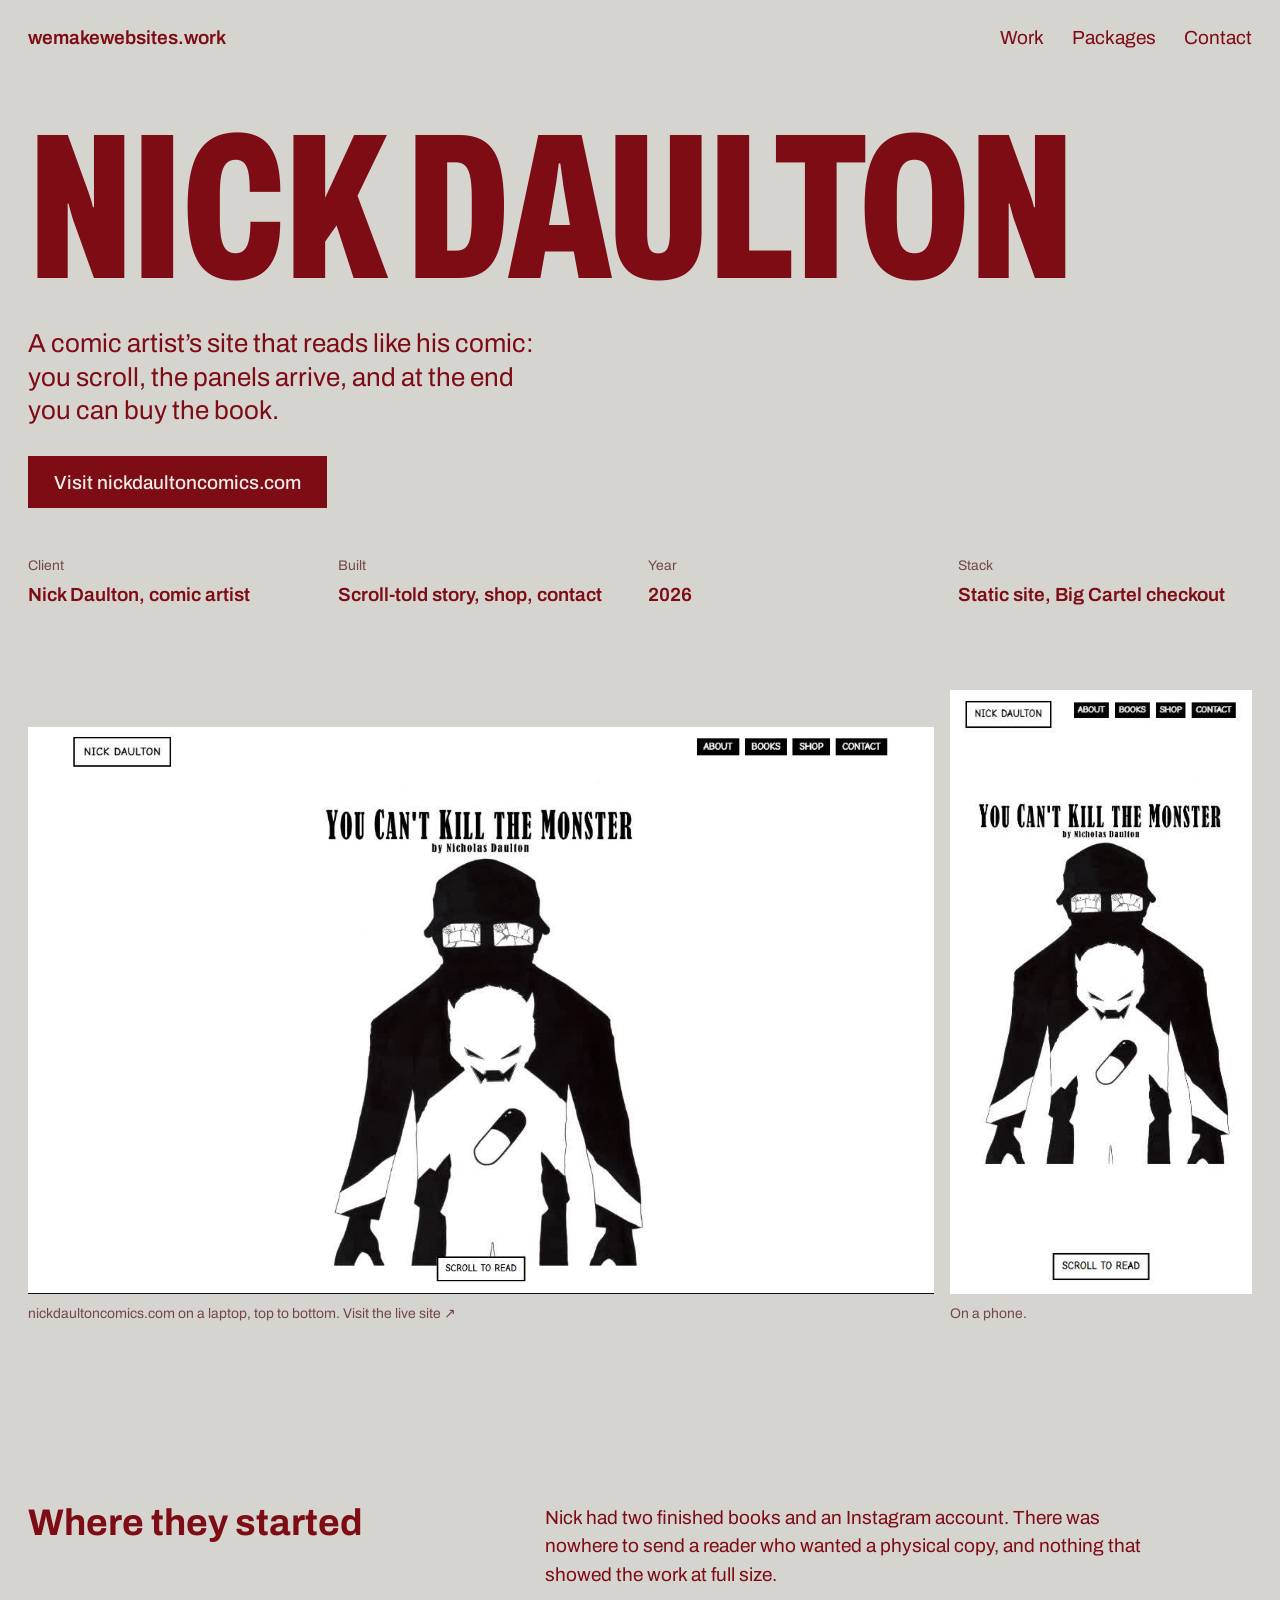
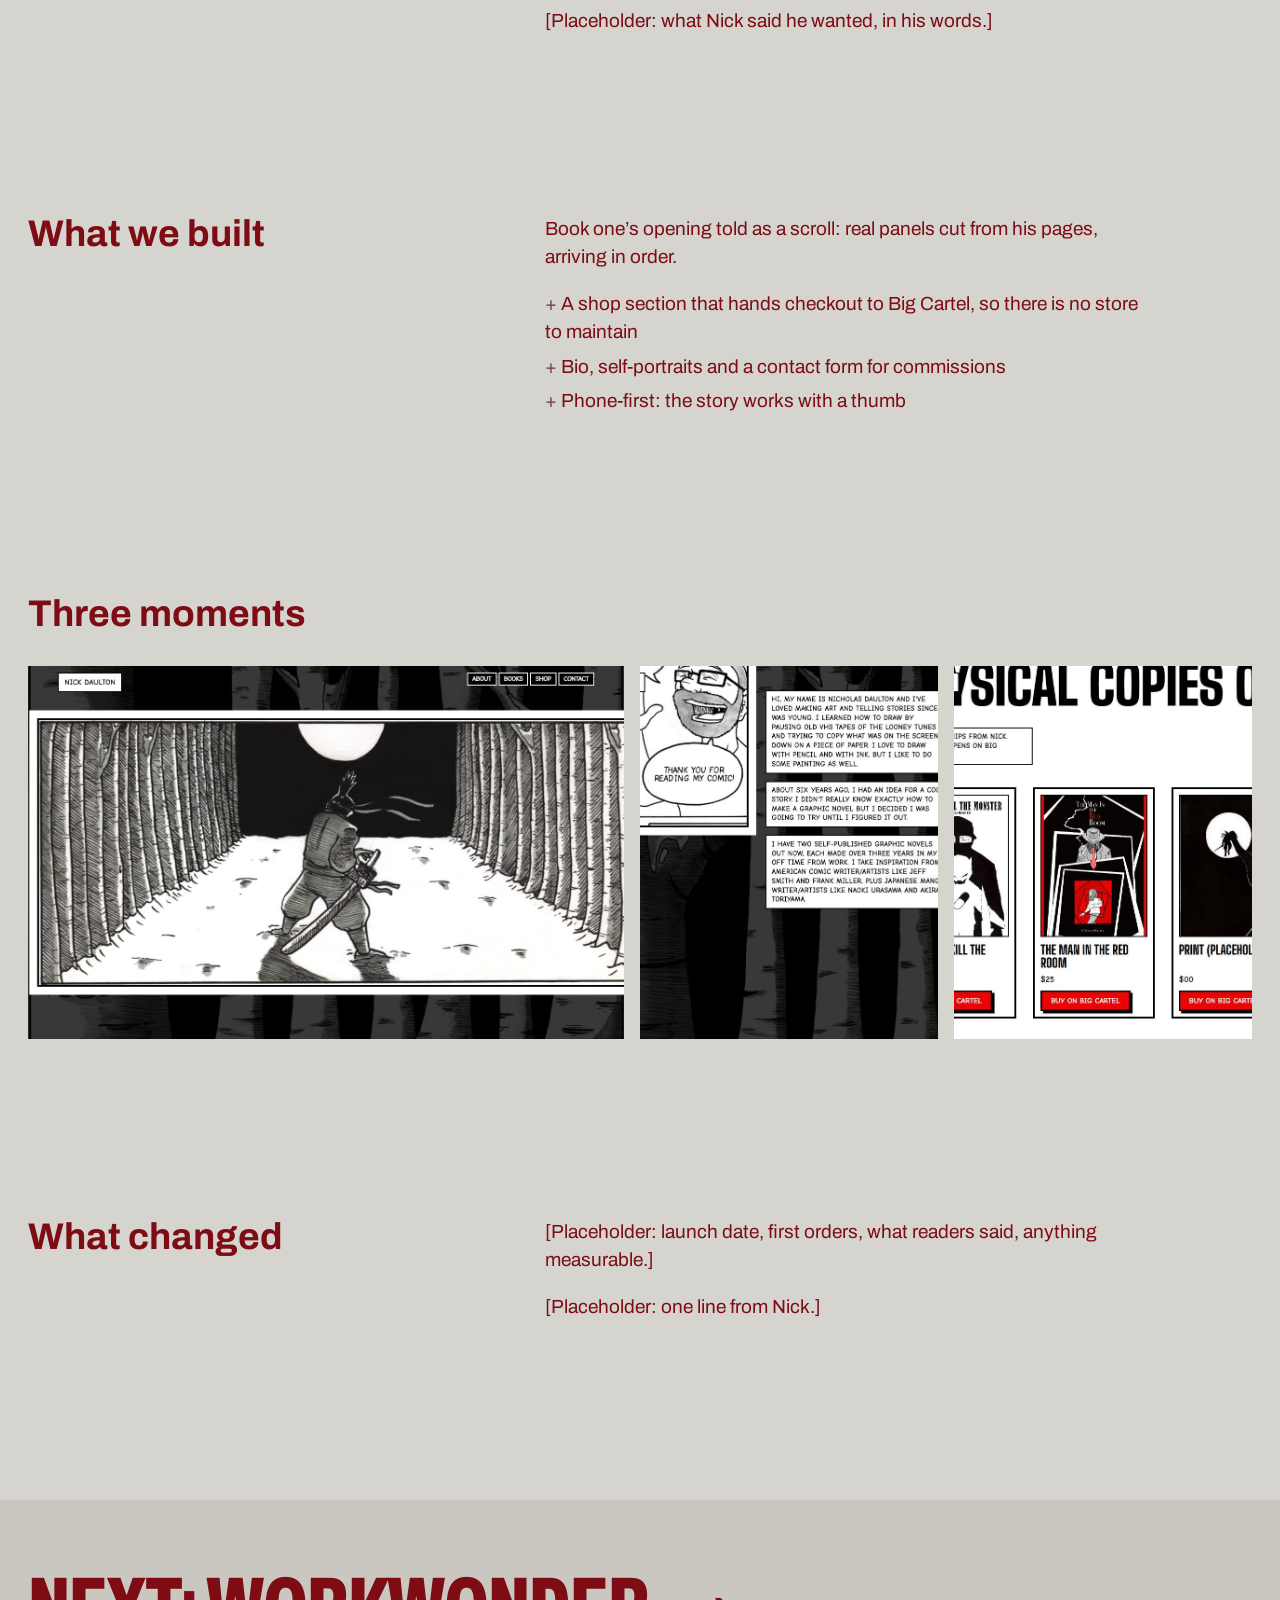
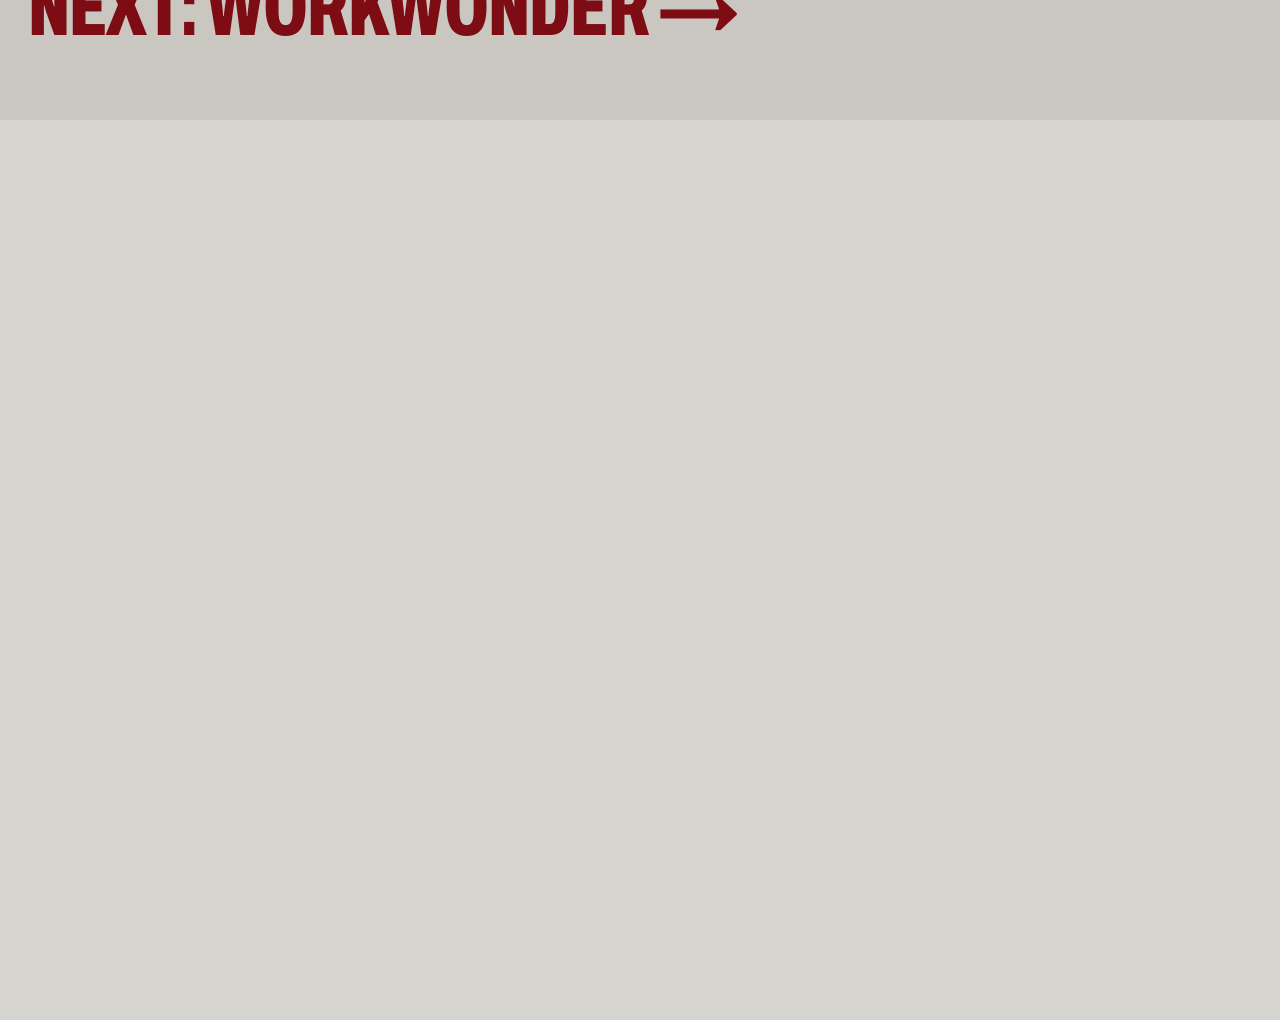
==== case/nick-daulton.html @ 150157b2 "wemakewebsites.work Co-Authored-By: Claude Opus 5.5 <noreply@anthropic.com> Claude-Session: https://" ====
<!doctype html>
<html lang="en">
<head>
  <meta charset="utf-8">
  <meta name="viewport" content="width=device-width, initial-scale=1">
  <title>Nick Daulton — case study · We Make Websites</title>
  <meta name="description" content="A comic artist’s site that reads like his comic: you scroll, the panels arrive, and at the end you can buy the book.">
  <script>document.documentElement.classList.add('js');try{var t=new URLSearchParams(location.search).get('theme')||sessionStorage.getItem('theme');if(t)document.documentElement.dataset.theme=t}catch(e){}</script>
  <link rel="preconnect" href="https://fonts.googleapis.com">
  <link rel="preconnect" href="https://fonts.gstatic.com" crossorigin>
  <link href="https://fonts.googleapis.com/css2?family=Archivo:wdth,wght@62..125,100..900&display=swap" rel="stylesheet">
  <link rel="stylesheet" href="../css/site.css">
</head>
<body>
<main>
  <header class="bar">
    <a class="wordmark" href="../">wemakewebsites.work</a>
    <nav aria-label="Main">
      <button class="menu-word" aria-expanded="false">Menu</button>
      <ul>
        <li><a class="link" href="../#work">Work</a></li>
        <li><a class="link" href="../#packages">Packages</a></li>
        <li><a class="link" href="../#contact">Contact</a></li>
      </ul>
    </nav>
  </header>

  <section class="case-hero" aria-labelledby="case-title" data-stagger>
    <h1 id="case-title" class="display" data-reveal>Nick Daulton</h1>
    <p class="lede" data-reveal>A comic artist’s site that reads like his comic: you scroll, the panels arrive, and at the end you can buy the book.</p>
    <a class="button case-cta" href="https://nickdaultoncomics.com" rel="noopener" data-reveal>Visit nickdaultoncomics.com</a>
    <dl class="facts" data-reveal>
      <div><dt>Client</dt><dd>Nick Daulton, comic artist</dd></div>
      <div><dt>Built</dt><dd>Scroll-told story, shop, contact</dd></div>
      <div><dt>Year</dt><dd>2026</dd></div>
      <div><dt>Stack</dt><dd>Static site, Big Cartel checkout</dd></div>
    </dl>
  </section>

  <section class="case-film" aria-label="The site in motion">
    <figure>
      <video data-autoplay muted loop playsinline preload="metadata" poster="../img/work/nickdaulton-desktop-poster.jpg" aria-label="Scrolling through nickdaultoncomics.com on a laptop">
        <source src="../img/work/nickdaulton-desktop.mp4" type="video/mp4">
      </video>
      <figcaption>nickdaultoncomics.com on a laptop, top to bottom. <a class="link" href="https://nickdaultoncomics.com" rel="noopener">Visit the live site ↗</a></figcaption>
    </figure>
    <figure class="phone">
      <video data-autoplay muted loop playsinline preload="metadata" poster="../img/work/nickdaulton-phone-poster.jpg" aria-label="Scrolling through nickdaultoncomics.com on a phone">
        <source src="../img/work/nickdaulton-phone.mp4" type="video/mp4">
      </video>
      <figcaption>On a phone.</figcaption>
    </figure>
  </section>

  <section class="chapter" aria-labelledby="c1">
    <h2 id="c1" data-reveal>Where they started</h2>
    <div class="body" data-reveal>
      <p>Nick had two finished books and an Instagram account. There was nowhere to send a reader who wanted a physical copy, and nothing that showed the work at full size.</p>
      <p>[Placeholder: what Nick said he wanted, in his words.]</p>
    </div>
  </section>
  <section class="chapter" aria-labelledby="c2">
    <h2 id="c2" data-reveal>What we built</h2>
    <div class="body" data-reveal>
      <p>Book one’s opening told as a scroll: real panels cut from his pages, arriving in order.</p>
      <ul><li>A shop section that hands checkout to Big Cartel, so there is no store to maintain</li><li>Bio, self-portraits and a contact form for commissions</li><li>Phone-first: the story works with a thumb</li></ul>
    </div>
  </section>
  <section class="stills" aria-labelledby="stills-title">
    <h2 id="stills-title" class="section-title" data-reveal>Three moments</h2>
    <div class="stills-row" data-stagger>
      <img data-reveal src="../img/work/nickdaulton-still-0060.jpg" width="1280" height="800" alt="Nick Daulton site, a third of the way down" loading="lazy">
      <img data-reveal src="../img/work/nickdaulton-still-0105.jpg" width="1280" height="800" alt="Nick Daulton site, two thirds of the way down" loading="lazy">
      <img data-reveal src="../img/work/nickdaulton-still-0130.jpg" width="1280" height="800" alt="Nick Daulton site, near the end" loading="lazy">
    </div>
  </section>

  <section class="chapter" aria-labelledby="c3">
    <h2 id="c3" data-reveal>What changed</h2>
    <div class="body" data-reveal>
      <p>[Placeholder: launch date, first orders, what readers said, anything measurable.]</p>
      <p>[Placeholder: one line from Nick.]</p>
    </div>
  </section>

  <section class="next-band" aria-labelledby="next-title">
    <h2 id="next-title"><a class="display link" href="workwonder.html">Next: Workwonder →</a></h2>
  </section>
</main>

<footer class="footer">
  <div class="footer-cols">
    <ul><li>Studio</li><li>wemakewebsites.work</li></ul>
    <ul><li>Pages</li><li><a href="../#work">Work</a></li><li><a href="../#packages">Packages</a></li><li><a href="../#contact">Contact</a></li></ul>
    <ul><li>Case studies</li><li><a href="nick-daulton.html">Nick Daulton</a></li><li><a href="workwonder.html">Workwonder</a></li></ul>
    <ul><li>Contact</li><li><a href="mailto:hello@wemakewebsites.work">hello@wemakewebsites.work</a></li><li>Replies within a day</li></ul>
  </div>
  <div></div>
  <div>
    <div class="footer-mark" aria-hidden="true">
      <svg viewBox="0 0 1700 150" preserveAspectRatio="xMidYMax meet"><text x="0" y="146" font-size="200" textLength="1700" lengthAdjust="spacingAndGlyphs">WEMAKEWEBSITES.WORK</text></svg>
    </div>
    <p class="legal"><span>© 2026 We Make Websites</span><span>Text in [brackets] is waiting on the client.</span></p>
  </div>
</footer>
<script src="../js/site.js"></script>
</body>
</html>
---- css/site.css ----
/* wemakewebsites.work
   Direction: "The name as a monument" (tasteskill seed 1169197259), palette Oxblood and grey,
   ground warmed a step toward mid-grey on request ("not black or white, somewhere in between"). */

:root {
  --bg: #d6d4cf;
  --surface: #cac7c1;
  --ink: #7d0c14;
  --muted: #74474b;
  --accent: #7d0c14;
  --accent-ink: #ecebe7;
  --field: #7d0c14;
  --field-ink: #e4e2dd;
  --field-soft: #c9a3a6;
  --field-input: #8f1d25;
  --field-deep: #3f0509;

  --font: "Archivo", "Arial Narrow", Arial, sans-serif;
  --step-small: clamp(0.8125rem, 0.79rem + 0.1vw, 0.875rem);
  --step-body: clamp(1.0625rem, 1rem + 0.25vw, 1.1875rem);
  --step-lead: clamp(1.25rem, 1.1rem + 0.7vw, 1.625rem);
  --step-head: clamp(2.5rem, 1.2rem + 5vw, 5.5rem);
  --step-display: clamp(5rem, 1rem + 11vw, 11rem);

  --margin: 28px;
  --gap: 16px;
  --section: clamp(120px, 14vw, 200px);

  --ease-out: cubic-bezier(0.22, 1, 0.36, 1);
  --ease-expo: cubic-bezier(0.16, 1, 0.3, 1);
  --ease-soft: cubic-bezier(0.33, 1, 0.68, 1);
  --t-press: 140ms;
  --t-hover: 180ms;
  --t-ui: 240ms;
}
@media (max-width: 720px) { :root { --margin: 20px; } }

*, *::before, *::after { box-sizing: border-box; }
html { -webkit-text-size-adjust: 100%; }
body {
  margin: 0;
  background: var(--bg);
  color: var(--ink);
  font-family: var(--font);
  font-size: var(--step-body);
  line-height: 1.5;
  font-kerning: normal;
  -webkit-font-smoothing: antialiased;
}
img, video, svg { display: block; max-width: 100%; }
a { color: inherit; }
h1, h2, h3, p, ul, ol, figure { margin: 0; }
ul, ol { padding: 0; list-style: none; }
::selection { background: var(--ink); color: var(--bg); }
:focus-visible { outline: 3px solid currentColor; outline-offset: 3px; }
.visually-hidden { position: absolute !important; width: 1px; height: 1px; overflow: hidden; clip: rect(0 0 0 0); white-space: nowrap; }

.display {
  font-weight: 800;
  font-stretch: 62%;
  text-transform: uppercase;
  letter-spacing: -0.01em;
  line-height: 0.86;
}

/* ---------- shared controls ---------- */
.button {
  display: inline-flex; align-items: center; justify-content: center;
  min-height: 52px; padding: 0 26px;
  background: var(--accent); color: var(--accent-ink);
  font: 500 var(--step-body)/1 var(--font);
  text-decoration: none; border: 0; border-radius: 0; cursor: pointer;
  transition: transform var(--t-press) var(--ease-out), background-color var(--t-hover) ease;
}
.button:active { transform: scale(0.97); }
.link {
  text-decoration: underline; text-decoration-color: transparent;
  text-underline-offset: 0.2em; text-decoration-thickness: 0.08em;
  transition: text-decoration-color var(--t-hover) ease;
}
@media (hover: hover) and (pointer: fine) {
  .button:hover { background: var(--field-deep); }
  .link:hover { text-decoration-color: currentColor; }
}

/* ---------- header ---------- */
.bar {
  position: absolute; inset: 0 0 auto 0; z-index: 5;
  display: flex; justify-content: space-between; align-items: baseline;
  padding: 24px var(--margin);
  font-size: var(--step-body);
}
.bar .wordmark { font-weight: 600; text-decoration: none; }
.bar nav ul { display: flex; gap: 28px; }
.bar nav a { text-decoration: none; }
.menu-word { display: none; }
@media (max-width: 720px) {
  .bar nav ul { display: none; }
  .bar nav.open ul {
    display: flex; flex-direction: column; gap: 14px;
    position: absolute; right: var(--margin); top: 60px;
    background: var(--ink); color: var(--bg); padding: 20px 24px;
    box-shadow: 0 12px 40px rgb(0 0 0 / 0.25); /* taste-skill-ignore: open menu floats */
  }
  .menu-word { display: inline; background: var(--bg); border: 0; color: var(--ink); font: 600 var(--step-body) var(--font); padding: 10px 14px; margin-right: -14px; cursor: pointer; }
}

/* ---------- hero: one word, cropped ---------- */
.hero {
  position: relative; height: 100svh; min-height: 620px; overflow: hidden;
}
.hero-copy {
  position: static;
  padding: calc(24px + 96px) var(--margin) 0;
  max-width: calc(36ch + 2 * var(--margin));
}
.hero h1 { font-weight: 800; }
.hero h1 .we { display: block; font-size: var(--step-head); }
.hero h1 .we, .hero-copy > p, .hero-copy > .button { position: relative; z-index: 2; }
.hero-copy p { margin-top: 18px; font-size: var(--step-lead); line-height: 1.35; max-width: 30ch; }
.hero-copy .button { margin-top: 28px; }
.monument {
  position: absolute; left: -7vw; bottom: -0.07em; z-index: 1;
  margin: 0; white-space: nowrap; pointer-events: none; user-select: none;
  font-size: min(41vw, 76svh);
  line-height: 0.8;
  color: var(--ink);
  transform-origin: 30% 100%;
}
@supports (animation-timeline: scroll()) {
  @media (prefers-reduced-motion: no-preference) {
    .monument { animation: monument-settle linear both; animation-timeline: scroll(root); animation-range: 0 100svh; }
    @keyframes monument-settle { from { transform: scale(1); } to { transform: scale(0.93) translateY(-2%); } }
  }
}
@media (max-width: 720px) {
  .hero { min-height: 640px; }
  .hero-copy { max-width: 58%; padding-top: 104px; }
  .hero-copy p { font-size: 1.125rem; }
  .monument {
    writing-mode: vertical-rl;
    font-size: 58vw; left: auto; bottom: auto;
    right: -0.3em; top: 50%; transform: translateY(-50%);
  }
  @supports (animation-timeline: scroll()) { .monument { animation: none; } }
}

/* ---------- live thing: can Google find you? ---------- */
.find { padding: var(--section) var(--margin) 0; }
.find-grid {
  display: grid; grid-template-columns: repeat(12, 1fr); gap: var(--gap);
  align-items: start;
}
.find-intro { grid-column: 1 / span 5; }
.find-intro h2, .section-title {
  font-size: clamp(1.75rem, 1.2rem + 1.4vw, 2.5rem); line-height: 1.05; font-weight: 700;
}
.find-intro p { margin-top: 16px; max-width: 40ch; }
.find-form { margin-top: 32px; display: grid; gap: 10px; max-width: 30rem; }
.find-form label { font-size: var(--step-small); color: var(--muted); }
.find-form input {
  width: 100%; height: 56px; padding: 0 16px; border: 0; border-radius: 0;
  background: var(--surface); color: var(--ink); font: 500 var(--step-body) var(--font);
}
.find-form input:focus-visible { outline: 3px solid var(--ink); outline-offset: 0; }
.serp {
  grid-column: 7 / span 6; background: #f4f3f0; color: #202124;
  padding: 28px 32px; font-family: Arial, sans-serif; font-size: 16px; line-height: 1.45;
}
.serp-query { display: flex; align-items: center; gap: 12px; background: #fff; border-radius: 24px; padding: 12px 20px; margin-bottom: 22px; color: #202124; border: 1px solid #dfe1e5; } /* taste-skill-ignore: inside data-ui search fragment */
.serp-result + .serp-result { margin-top: 22px; }
.serp-site { display: flex; align-items: center; gap: 10px; font-size: 14px; color: #4d5156; }
.serp-fav { width: 26px; height: 26px; border-radius: 50%; display: grid; place-items: center; background: var(--ink); color: #fff; font-size: 13px; font-weight: 700; flex: none; }
.serp-fav.grey { background: #8a8f98; }
.serp-title { margin-top: 4px; font-size: 20px; color: #1a0dab; line-height: 1.3; }
.serp-snippet { color: #4d5156; font-size: 14px; margin-top: 2px; }
.serp-result.buried { opacity: 0.55; }
.serp-tag { display: inline-block; margin-top: 6px; font-size: 13px; color: #4d5156; }
.domain { margin-top: clamp(48px, 6vw, 96px); }
.domain-label { display: block; font-size: var(--step-small); color: var(--muted); font-weight: 600; }
.domain-name {
  display: block; margin-top: 4px; overflow-wrap: anywhere;
  font-size: clamp(2.5rem, 1rem + 6vw, 6.5rem); line-height: 0.95;
}
.domain-name span + span { color: var(--muted); }
@media (max-width: 900px) {
  .find-intro, .serp { grid-column: 1 / -1; }
  .serp { margin-top: 32px; padding: 22px 18px; }
}

/* ---------- work: title torn at the seam ---------- */
.work { margin-top: var(--section); position: relative; }
.work-head { display: flex; justify-content: space-between; align-items: baseline; gap: 24px; padding: 0 var(--margin) 48px; flex-wrap: wrap; }
.work-head p { max-width: 40ch; }
.project { position: relative; height: 210svh; }
.stage { position: sticky; top: 0; height: 100svh; overflow: hidden; background: #0e0e0e; }
.pane {
  position: absolute; top: -22svh; width: 50vw; height: 144svh; overflow: hidden;
  will-change: transform;
}
.pane.left { left: 0; }
.pane.right { left: 50vw; background: var(--surface); display: grid; place-items: center; }
.pane video { width: 100%; height: 100%; object-fit: cover; }
.pane.right video { width: auto; height: 74svh; aspect-ratio: 1 / 2; object-fit: cover; object-position: top; }
.seam-title {
  position: absolute; left: 0; right: 0; top: 41%; z-index: 3;
  transform: translateY(-50%);
  text-align: center;
}
.seam-title h3 {
  display: inline-block; margin: 0; padding: 0.08em 0.22em 0.02em;
  font-size: var(--step-display); color: var(--ink);
  background: color-mix(in srgb, var(--bg) 78%, transparent);
  -webkit-backdrop-filter: blur(12px); backdrop-filter: blur(12px);
  border: 2px solid var(--ink); border-radius: 0.14em; /* taste-skill-ignore: matches the bordered meta box */
}
.seam-meta {
  position: absolute; left: 50%; bottom: 8svh; z-index: 3; transform: translateX(-50%);
  background: color-mix(in srgb, var(--bg) 82%, transparent); color: var(--ink);
  -webkit-backdrop-filter: blur(10px); backdrop-filter: blur(10px);
  border: 2px solid var(--ink); border-radius: 18px; /* taste-skill-ignore: client asked for a bordered, softer box */
  padding: 14px 26px 6px; text-align: center; min-width: min(420px, 86vw);
}
.seam-meta p { font-size: var(--step-body); }
.seam-meta .links { margin-top: 8px; display: flex; justify-content: center; gap: 24px; }
.seam-meta a { display: inline-flex; min-height: 44px; align-items: center; font-weight: 600; }
@media (max-width: 720px) {
  .project { height: 190svh; }
  .pane.right video { height: 64svh; }
  .seam-title h3 { font-size: 15vw; }
}

/* ---------- gallery: small frames, wide space ---------- */
.gallery {
  position: relative;
  padding: var(--section) 0 0;
}
.gallery-title { padding: 0 var(--margin); position: relative; z-index: 2; margin-bottom: 28px; }
.gallery-title h2 { display: inline; font-size: var(--step-lead); font-weight: 700; line-height: 1.2; }
.gallery-title p { display: inline; font-size: var(--step-lead); color: var(--muted); }
.strip {
  display: flex; gap: 5vw; overflow-x: auto; scroll-snap-type: x proximity;
  padding: 0 var(--margin) 24px; scroll-padding-inline: var(--margin); scrollbar-width: none; cursor: grab;
}
.strip::-webkit-scrollbar { display: none; }
.strip figure { flex: none; width: max(18vw, 200px); scroll-snap-align: start; }
.strip img {
  width: 100%; height: auto; aspect-ratio: 2 / 3; object-fit: cover; object-position: top;
  transition: transform var(--t-ui) var(--ease-out);
}
.strip figcaption { margin-top: 10px; font-size: var(--step-small); color: var(--muted); }
@media (hover: hover) and (pointer: fine) {
  .strip figure:hover img { transform: scale(1.06); }
}
.gallery-note { padding: 28px var(--margin) 0; max-width: calc(60ch + 2 * var(--margin)); color: var(--muted); font-size: var(--step-small); }
@media (max-width: 720px) {
  .strip figure { width: 40vw; }
  .gallery-title { margin-bottom: 20px; }
}

/* ---------- pricing: plan names, one live figure ---------- */
.pricing { padding: var(--section) var(--margin) 0; }
.pricing-grid { display: grid; grid-template-columns: repeat(12, 1fr); gap: var(--gap); margin-top: 40px; }
.plan-names { grid-column: 1 / span 6; display: flex; flex-direction: column; align-items: flex-start; }
.plan-names button {
  position: relative; background: none; border: 0; padding: 4px 0 4px 0.55em; cursor: pointer;
  font: 800 var(--step-head)/1 var(--font); font-stretch: 62%;
  text-transform: uppercase; letter-spacing: -0.01em; text-align: left;
  color: var(--field-soft);
  transition: color var(--t-hover) ease;
}
.plan-names button[aria-selected="true"] { color: var(--ink); }
.plan-names button[aria-selected="true"]::before {
  content: ""; position: absolute; left: 0; top: 50%; width: 0.28em; height: 0.28em;
  border-radius: 50%; background: var(--ink); transform: translateY(-50%);
}
@media (hover: hover) and (pointer: fine) { .plan-names button:hover { color: var(--muted); } .plan-names button[aria-selected="true"]:hover { color: var(--ink); } }
.plan-stage { grid-column: 8 / span 5; position: relative; }
.plan-panel { transition: opacity 200ms ease; }
.plan-panel[hidden] { display: none; }
.plan-price { display: flex; align-items: baseline; gap: 14px; }
.plan-price strong { font-size: var(--step-display); }
.plan-price span { font-size: var(--step-body); color: var(--muted); }
.plan-panel p { margin-top: 18px; max-width: 42ch; }
.plan-panel ul { margin-top: 18px; display: grid; gap: 6px; }
.plan-panel li::before { content: "+ "; color: var(--muted); }
.plan-panel .button { margin-top: 28px; }
.pricing-foot { margin-top: 48px; color: var(--muted); font-size: var(--step-small); max-width: 60ch; }
@media (max-width: 900px) {
  .plan-names, .plan-stage { grid-column: 1 / -1; }
  .plan-stage { margin-top: 28px; }
}

/* ---------- contact: clip-out coupon ---------- */
.contact { padding: var(--section) var(--margin); }
.coupon {
  display: grid; grid-template-columns: 46fr 54fr;
  max-width: 1180px; margin: 0 auto;
  background: var(--field); color: var(--field-ink);
  position: relative;
}
.coupon::before, .coupon::after {
  content: ""; position: absolute; left: calc(46% - 14px); width: 28px; height: 28px;
  border-radius: 50%; background: var(--bg);
}
.coupon::before { top: -14px; }
.coupon::after { bottom: -14px; }
.coupon-left { padding: 48px; display: flex; flex-direction: column; justify-content: space-between; gap: 40px; position: relative; }
.coupon-left::after {
  content: ""; position: absolute; right: -3px; top: 26px; bottom: 26px; width: 6px;
  background: var(--bg);
  -webkit-mask: url("data:image/svg+xml,%3Csvg xmlns='http://www.w3.org/2000/svg' width='6' height='14'%3E%3Ccircle cx='3' cy='3' r='3'/%3E%3C/svg%3E") repeat-y;
          mask: url("data:image/svg+xml,%3Csvg xmlns='http://www.w3.org/2000/svg' width='6' height='14'%3E%3Ccircle cx='3' cy='3' r='3'/%3E%3C/svg%3E") repeat-y;
}
.coupon h2 { font-size: var(--step-head); }
.coupon-left p { font-size: var(--step-body); max-width: 32ch; }
.coupon form { padding: 48px; display: grid; gap: 10px; align-content: center; }
.coupon input, .coupon textarea, .coupon select {
  width: 100%; min-height: 52px; padding: 14px 16px; border: 0; border-radius: 0;
  background: var(--field-input); color: var(--field-ink); font: 400 var(--step-body)/1.4 var(--font);
}
.coupon textarea { min-height: 110px; resize: vertical; }
.coupon ::placeholder { color: var(--field-soft); opacity: 1; }
.coupon input:focus-visible, .coupon textarea:focus-visible { outline: 3px solid var(--field-ink); outline-offset: 0; }
.coupon button {
  min-height: 56px; border: 0; border-radius: 0; cursor: pointer;
  background: var(--field-deep); color: var(--field-ink); font: 600 var(--step-body) var(--font);
  transition: transform var(--t-press) var(--ease-out), background-color var(--t-hover) ease;
}
.coupon button:active { transform: scale(0.98); }
@media (hover: hover) and (pointer: fine) { .coupon button:hover { background: color-mix(in srgb, var(--field-deep) 70%, #000); } }
.form-status { min-height: 1.5em; font-size: var(--step-body); }
.hp { display: none; }
@media (max-width: 820px) {
  .contact { padding-left: 12px; padding-right: 12px; }
  .coupon {
    grid-template-columns: 1fr;
  }
  .coupon-left { padding: 32px 24px; }
  .coupon-left::after { display: none; }
  .coupon::before, .coupon::after { left: auto; top: calc(var(--notch, 220px) - 14px); bottom: auto; }
  .coupon::before { left: -14px; }
  .coupon::after { right: -14px; }
  .coupon form { padding: 24px; }
}

/* ---------- footer: columns above, wordmark below ---------- */
main { position: relative; z-index: 1; background: var(--bg); }
.footer {
  position: sticky; bottom: 0; z-index: 0;
  min-height: 100svh; display: grid; grid-template-rows: auto 1fr auto;
  background: var(--field); color: var(--field-ink);
  padding: 40px var(--margin) 20px;
}
.footer-cols { display: grid; grid-template-columns: repeat(4, 1fr); gap: var(--gap); font-size: var(--step-body); overflow-wrap: anywhere; }
.footer-cols li:first-child { color: var(--field-ink); font-weight: 600; }
.footer-cols li { color: var(--field-soft); }
.footer-cols a { text-decoration: none; }
.footer-cols a:hover { text-decoration: underline; }
.footer-mark { margin-top: 40px; }
.footer-mark svg { width: 100%; height: auto; fill: currentColor; overflow: visible; }
.footer-mark text { font-family: var(--font); font-weight: 800; font-stretch: 62%; }
.legal { margin-top: 20px; font-size: var(--step-small); color: var(--field-soft); display: flex; justify-content: space-between; gap: 16px; flex-wrap: wrap; }
@media (max-width: 720px) { .footer-cols { grid-template-columns: 1fr 1fr; row-gap: 32px; } .footer-cols ul:last-child { grid-column: 1 / -1; } }

/* ---------- case study pages ---------- */
.case-hero { position: relative; padding: 120px var(--margin) 0; }
.case-hero h1 { font-size: clamp(4.5rem, 1rem + 15vw, 16rem); }
.case-hero .lede { margin-top: 28px; font-size: var(--step-lead); max-width: 34ch; line-height: 1.3; }
.facts { margin-top: 48px; display: grid; grid-template-columns: repeat(4, 1fr); gap: var(--gap); }
.facts dt { font-size: var(--step-small); color: var(--muted); }
.facts dd { margin: 4px 0 0; font-weight: 600; }
.case-film { margin-top: 80px; display: grid; grid-template-columns: 3fr 1fr; gap: var(--gap); padding: 0 var(--margin); align-items: end; }
.case-film video { width: 100%; background: #111; }
.case-film .phone video { aspect-ratio: 1 / 2; object-fit: cover; object-position: top; }
.case-film figcaption { margin-top: 10px; font-size: var(--step-small); color: var(--muted); }
.chapter { display: grid; grid-template-columns: repeat(12, 1fr); gap: var(--gap); padding: var(--section) var(--margin) 0; }
.chapter h2 { grid-column: 1 / span 4; font-size: clamp(1.75rem, 1.2rem + 1.4vw, 2.5rem); line-height: 1.05; font-weight: 700; }
.chapter .body { grid-column: 6 / span 6; display: grid; gap: 18px; }
.chapter .body ul { display: grid; gap: 6px; }
.chapter .body li::before { content: "+ "; color: var(--muted); }
.next-band { margin-top: var(--section); background: var(--surface); padding: 72px var(--margin); display: flex; justify-content: space-between; align-items: end; gap: 24px; flex-wrap: wrap; }
.next-band a { text-decoration: none; font-size: var(--step-head); }
.case-cta { margin-top: 28px; }
.stills { padding: var(--section) var(--margin) 0; }
.stills-row { margin-top: 32px; display: grid; grid-template-columns: 2fr 1fr 1fr; gap: var(--gap); }
.stills-row img { width: 100%; height: 100%; aspect-ratio: 16 / 10; object-fit: cover; }
.stills-row img:not(:first-child) { aspect-ratio: auto; object-position: 30% 50%; }
@media (max-width: 820px) { .stills-row { grid-template-columns: 1fr 1fr; } .stills-row img:first-child { grid-column: 1 / -1; } }
@media (max-width: 820px) {
  .facts { grid-template-columns: 1fr 1fr; row-gap: 24px; }
  .case-film { grid-template-columns: 1fr; }
  .case-film .phone { display: none; }
  .chapter h2, .chapter .body { grid-column: 1 / -1; }
}

/* ---------- entrances ---------- */
@media (prefers-reduced-motion: no-preference) {
  .js [data-reveal] { opacity: 0; transform: translateY(24px); transition: opacity 700ms var(--ease-out), transform 900ms var(--ease-expo); transition-delay: var(--d, 0ms); }
  .js [data-reveal].is-in { opacity: 1; transform: none; }
}

/* ---------- colour schemes to try: add ?theme=forest (etc.) to the URL, or ?themes for a picker ---------- */
:root[data-theme="forest"] { --bg:#d3d6cf; --surface:#c5c9c0; --ink:#1f4a33; --muted:#4f6457; --accent:#1f4a33; --accent-ink:#e8ebe5; --field:#1f4a33; --field-ink:#e2e6df; --field-soft:#a9bfb0; --field-input:#2c5a41; --field-deep:#0e2a1c; }
:root[data-theme="navy"]   { --bg:#d4d5d8; --surface:#c6c8cd; --ink:#1c2f6b; --muted:#4b5574; --accent:#1c2f6b; --accent-ink:#e6e8ee; --field:#1c2f6b; --field-ink:#e2e4ea; --field-soft:#a7b0cc; --field-input:#2a3f80; --field-deep:#0b1638; }
:root[data-theme="tomato"] { --bg:#dcd5c8; --surface:#cfc6b6; --ink:#2b2622; --muted:#6a5f55; --accent:#c8431f; --accent-ink:#fbf4ea; --field:#c8431f; --field-ink:#fbf1e6; --field-soft:#f3c2ad; --field-input:#d65d39; --field-deep:#5e1a06; }
:root[data-theme="slate"]  { --bg:#cdd0cf; --surface:#bfc3c2; --ink:#23292b; --muted:#555e60; --accent:#23292b; --accent-ink:#e8c35a; --field:#2f3a3d; --field-ink:#ecd27f; --field-soft:#9aa6a8; --field-input:#3c494c; --field-deep:#161c1e; }
:root[data-theme="plum"]   { --bg:#d8d3d6; --surface:#cbc4c8; --ink:#4b1d48; --muted:#6c5068; --accent:#4b1d48; --accent-ink:#efe8ec; --field:#4b1d48; --field-ink:#efe6ec; --field-soft:#c5a9c1; --field-input:#5c2b58; --field-deep:#250b23; }
.theme-picker {
  position: fixed; left: 12px; bottom: 12px; z-index: 50; display: flex; gap: 6px; padding: 6px;
  background: color-mix(in srgb, var(--bg) 80%, transparent); -webkit-backdrop-filter: blur(10px); backdrop-filter: blur(10px);
  border: 2px solid var(--ink); border-radius: 999px; /* taste-skill-ignore: dev-only picker */
}
.theme-picker button { width: 30px; height: 30px; border-radius: 50%; border: 2px solid transparent; cursor: pointer; }
.theme-picker button[aria-pressed="true"] { border-color: var(--ink); outline: 2px solid var(--bg); outline-offset: -5px; }
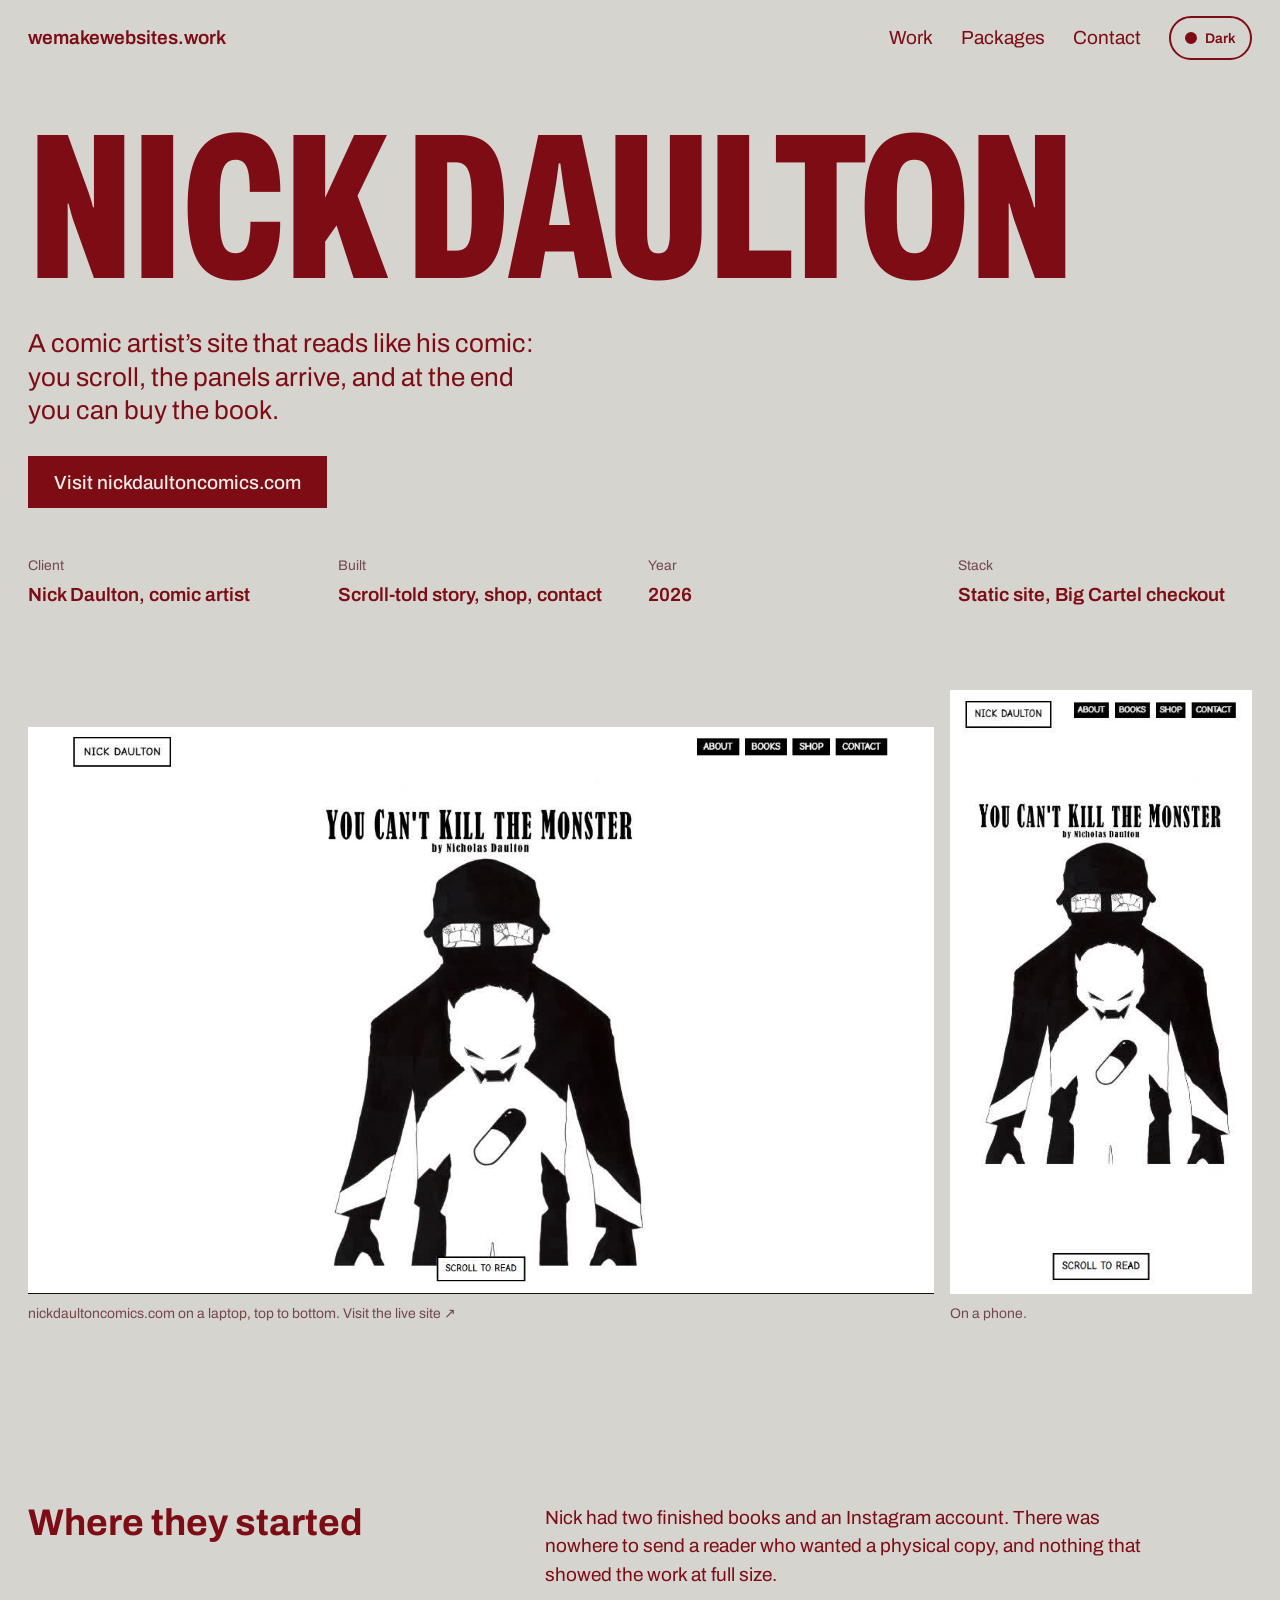
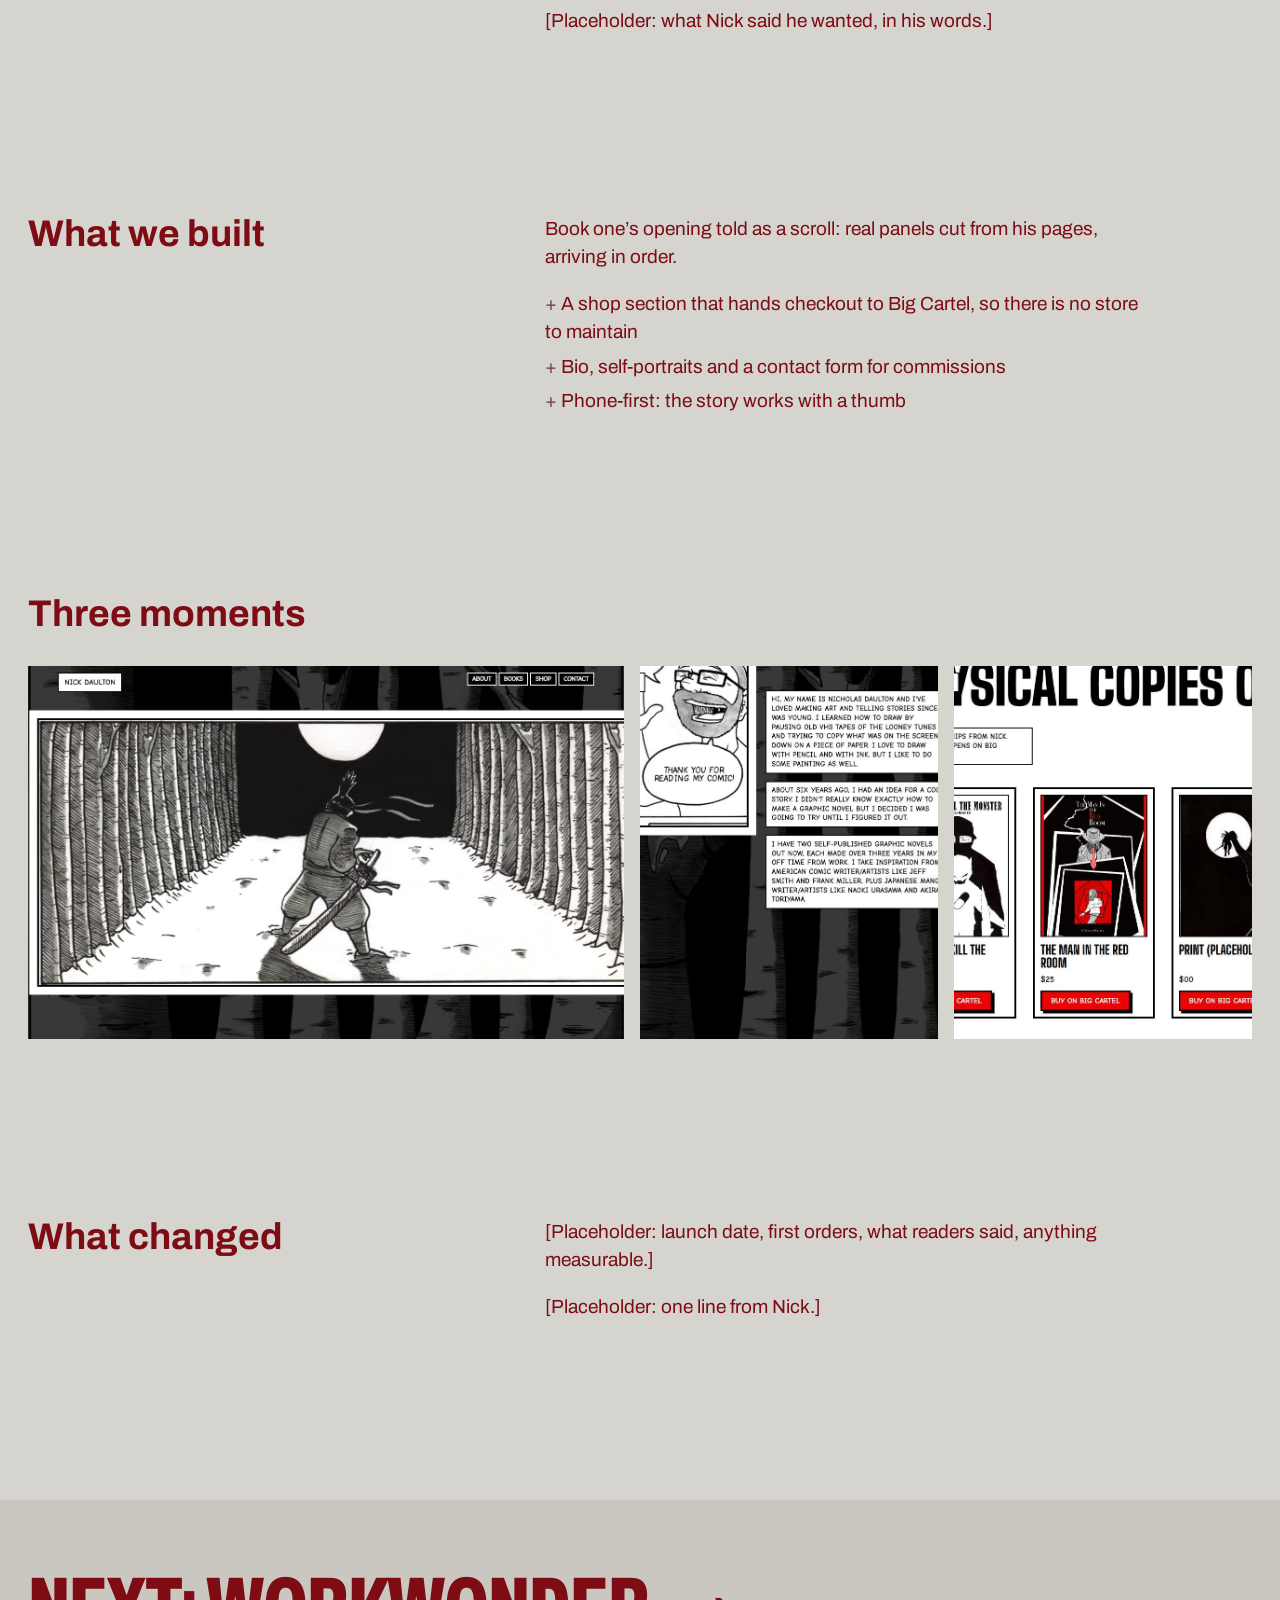
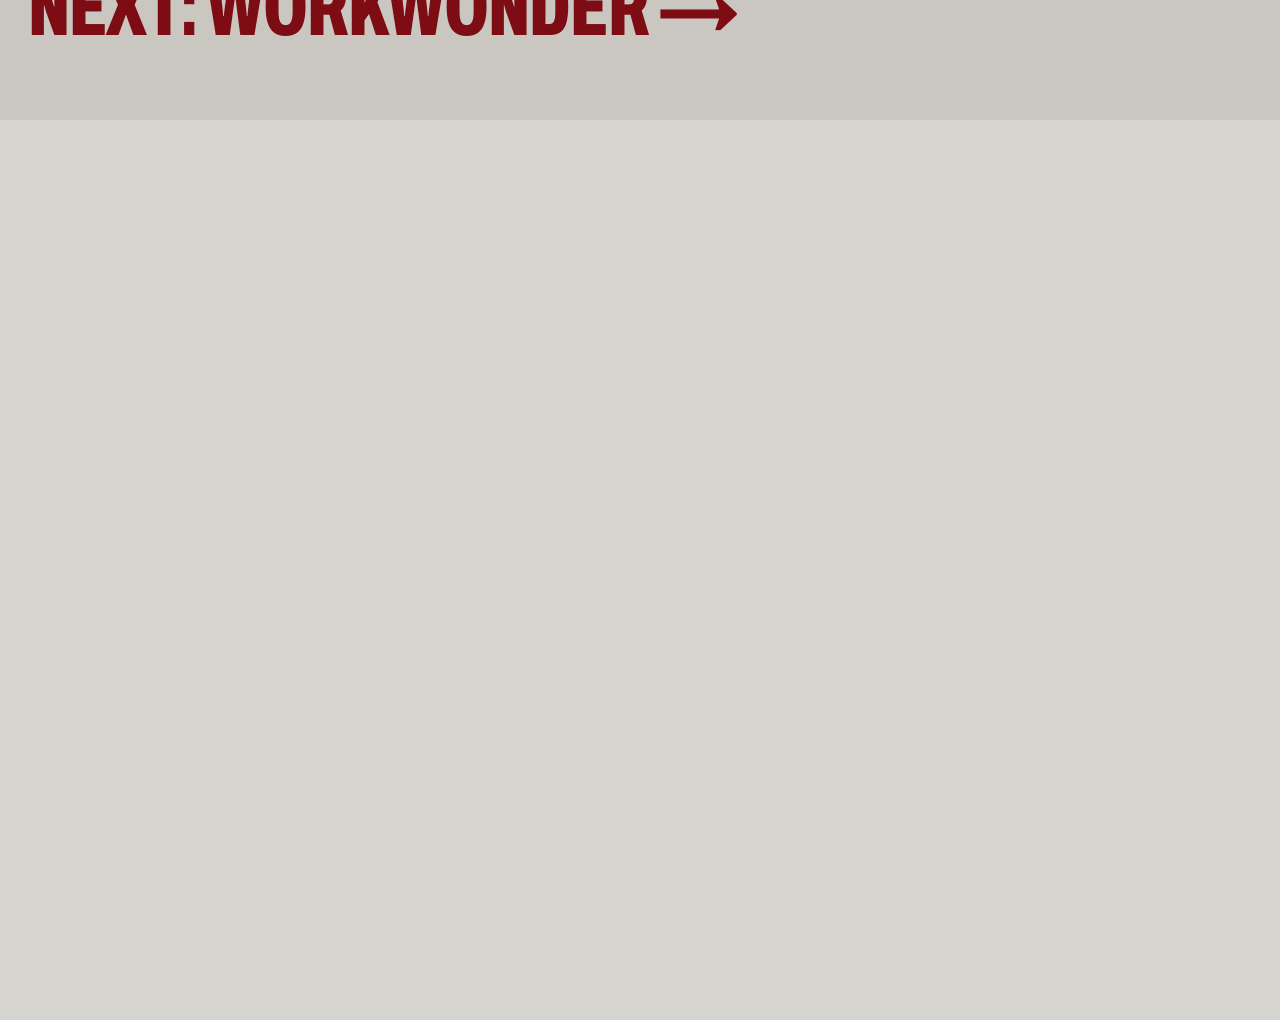
==== commit da7b2855: "Light and dark versions of every palette, with a header toggle Co-Authored-By: Claude Opus 5.5 <nore" ====
--- a/case/nick-daulton.html
+++ b/case/nick-daulton.html
@@ -3,9 +3,10 @@
 <head>
   <meta charset="utf-8">
   <meta name="viewport" content="width=device-width, initial-scale=1">
+  <meta name="color-scheme" content="light dark">
   <title>Nick Daulton — case study · We Make Websites</title>
   <meta name="description" content="A comic artist’s site that reads like his comic: you scroll, the panels arrive, and at the end you can buy the book.">
-  <script>document.documentElement.classList.add('js');try{var t=new URLSearchParams(location.search).get('theme')||sessionStorage.getItem('theme');if(t)document.documentElement.dataset.theme=t}catch(e){}</script>
+  <script>document.documentElement.classList.add('js');try{var t=new URLSearchParams(location.search).get('theme')||sessionStorage.getItem('theme');if(t)document.documentElement.dataset.theme=t}catch(e){}var m=null;try{m=localStorage.getItem('mode')}catch(e){}document.documentElement.dataset.mode=m||(matchMedia('(prefers-color-scheme: dark)').matches?'dark':'light');</script>
   <link rel="preconnect" href="https://fonts.googleapis.com">
   <link rel="preconnect" href="https://fonts.gstatic.com" crossorigin>
   <link href="https://fonts.googleapis.com/css2?family=Archivo:wdth,wght@62..125,100..900&display=swap" rel="stylesheet">
@@ -16,12 +17,13 @@
   <header class="bar">
     <a class="wordmark" href="../">wemakewebsites.work</a>
     <nav aria-label="Main">
-      <button class="menu-word" aria-expanded="false">Menu</button>
       <ul>
         <li><a class="link" href="../#work">Work</a></li>
         <li><a class="link" href="../#packages">Packages</a></li>
         <li><a class="link" href="../#contact">Contact</a></li>
       </ul>
+      <button class="mode-toggle" type="button" aria-label="Switch to dark mode"><span class="dot" aria-hidden="true"></span><span class="mode-label">Dark</span></button>
+      <button class="menu-word" aria-expanded="false">Menu</button>
     </nav>
   </header>
 
--- a/css/site.css
+++ b/css/site.css
@@ -3,6 +3,7 @@
    ground warmed a step toward mid-grey on request ("not black or white, somewhere in between"). */
 
 :root {
+  color-scheme: light;
   --bg: #d6d4cf;
   --surface: #cac7c1;
   --ink: #7d0c14;
@@ -11,7 +12,7 @@
   --accent-ink: #ecebe7;
   --field: #7d0c14;
   --field-ink: #e4e2dd;
-  --field-soft: #c9a3a6;
+  --field-soft: #dcbcbe;
   --field-input: #8f1d25;
   --field-deep: #3f0509;
 
@@ -79,7 +80,7 @@
   transition: text-decoration-color var(--t-hover) ease;
 }
 @media (hover: hover) and (pointer: fine) {
-  .button:hover { background: var(--field-deep); }
+  .button:hover { background: color-mix(in srgb, var(--accent) 84%, var(--bg)); }
   .link:hover { text-decoration-color: currentColor; }
 }
 
@@ -91,7 +92,18 @@
   font-size: var(--step-body);
 }
 .bar .wordmark { font-weight: 600; text-decoration: none; }
+.bar nav { display: flex; align-items: baseline; gap: 28px; }
 .bar nav ul { display: flex; gap: 28px; }
+.mode-toggle {
+  display: inline-flex; align-items: center; gap: 8px; min-height: 44px; margin: -12px 0; padding: 0 14px;
+  background: color-mix(in srgb, var(--bg) 80%, transparent); -webkit-backdrop-filter: blur(8px); backdrop-filter: blur(8px);
+  border: 2px solid var(--ink); border-radius: 999px; /* taste-skill-ignore: pill toggle */
+  color: var(--ink); font: 600 var(--step-small) var(--font); white-space: nowrap; cursor: pointer;
+}
+@media (max-width: 720px) { .bar nav { gap: 10px; } .mode-toggle { padding: 0 12px; } }
+.mode-toggle .dot { width: 12px; height: 12px; border-radius: 50%; border: 2px solid currentColor; background: currentColor; }
+:root[data-mode="dark"] .mode-toggle .dot { background: transparent; }
+.mode-toggle:active { transform: scale(0.96); }
 .bar nav a { text-decoration: none; }
 .menu-word { display: none; }
 @media (max-width: 720px) {
@@ -400,12 +412,20 @@
   .js [data-reveal].is-in { opacity: 1; transform: none; }
 }
 
-/* ---------- colour schemes to try: add ?theme=forest (etc.) to the URL, or ?themes for a picker ---------- */
-:root[data-theme="forest"] { --bg:#d3d6cf; --surface:#c5c9c0; --ink:#1f4a33; --muted:#4f6457; --accent:#1f4a33; --accent-ink:#e8ebe5; --field:#1f4a33; --field-ink:#e2e6df; --field-soft:#a9bfb0; --field-input:#2c5a41; --field-deep:#0e2a1c; }
-:root[data-theme="navy"]   { --bg:#d4d5d8; --surface:#c6c8cd; --ink:#1c2f6b; --muted:#4b5574; --accent:#1c2f6b; --accent-ink:#e6e8ee; --field:#1c2f6b; --field-ink:#e2e4ea; --field-soft:#a7b0cc; --field-input:#2a3f80; --field-deep:#0b1638; }
-:root[data-theme="tomato"] { --bg:#dcd5c8; --surface:#cfc6b6; --ink:#2b2622; --muted:#6a5f55; --accent:#c8431f; --accent-ink:#fbf4ea; --field:#c8431f; --field-ink:#fbf1e6; --field-soft:#f3c2ad; --field-input:#d65d39; --field-deep:#5e1a06; }
-:root[data-theme="slate"]  { --bg:#cdd0cf; --surface:#bfc3c2; --ink:#23292b; --muted:#555e60; --accent:#23292b; --accent-ink:#e8c35a; --field:#2f3a3d; --field-ink:#ecd27f; --field-soft:#9aa6a8; --field-input:#3c494c; --field-deep:#161c1e; }
-:root[data-theme="plum"]   { --bg:#d8d3d6; --surface:#cbc4c8; --ink:#4b1d48; --muted:#6c5068; --accent:#4b1d48; --accent-ink:#efe8ec; --field:#4b1d48; --field-ink:#efe6ec; --field-soft:#c5a9c1; --field-input:#5c2b58; --field-deep:#250b23; }
+/* ---------- colour schemes: every palette has a light and a dark version (all text pairs ≥ 4.5:1).
+   Light/dark follows the system until the visitor uses the toggle. ?themes shows a palette picker. ---------- */
+@media (prefers-color-scheme: dark) { :root:not([data-mode="light"]) { color-scheme: dark; --bg:#1b1617; --surface:#262021; --ink:#f0aaa8; --muted:#bf9e9d; --accent:#e57b7f; --accent-ink:#1c0e0f; --field:#5c0f16; --field-ink:#f6e4e3; --field-soft:#d4a2a4; --field-input:#701b23; --field-deep:#2a0508; } }
+:root[data-mode="dark"] { color-scheme: dark; --bg:#1b1617; --surface:#262021; --ink:#f0aaa8; --muted:#bf9e9d; --accent:#e57b7f; --accent-ink:#1c0e0f; --field:#5c0f16; --field-ink:#f6e4e3; --field-soft:#d4a2a4; --field-input:#701b23; --field-deep:#2a0508; }
+:root[data-theme="forest"] { --bg:#d3d6cf; --surface:#c5c9c0; --ink:#1f4a33; --muted:#46594d; --accent:#1f4a33; --accent-ink:#e8ebe5; --field:#1f4a33; --field-ink:#e2e6df; --field-soft:#bcd0c2; --field-input:#2c5a41; --field-deep:#0e2a1c; }
+:root[data-theme="forest"][data-mode="dark"] { --bg:#141a16; --surface:#1e2620; --ink:#a9d8b8; --muted:#93ab9c; --accent:#74c290; --accent-ink:#0c1a11; --field:#1d3d2a; --field-ink:#e1eee4; --field-soft:#9dbca8; --field-input:#285035; --field-deep:#0a1a10; }
+:root[data-theme="navy"] { --bg:#d4d5d8; --surface:#c6c8cd; --ink:#1c2f6b; --muted:#4b5574; --accent:#1c2f6b; --accent-ink:#e6e8ee; --field:#1c2f6b; --field-ink:#e2e4ea; --field-soft:#a7b0cc; --field-input:#2a3f80; --field-deep:#0b1638; }
+:root[data-theme="navy"][data-mode="dark"] { --bg:#13161f; --surface:#1d212d; --ink:#b9c7f5; --muted:#98a2c0; --accent:#86a0f0; --accent-ink:#0b1230; --field:#1f2c5c; --field-ink:#e4e9f8; --field-soft:#a3aed4; --field-input:#2a3a72; --field-deep:#0a1230; }
+:root[data-theme="tomato"] { --bg:#dcd5c8; --surface:#cfc6b6; --ink:#2b2622; --muted:#645a50; --accent:#b23a1a; --accent-ink:#fbf4ea; --field:#b23a1a; --field-ink:#fbf1e6; --field-soft:#f6d6c9; --field-input:#a5381a; --field-deep:#5e1a06; }
+:root[data-theme="tomato"][data-mode="dark"] { --bg:#1d1a17; --surface:#29241f; --ink:#efe6da; --muted:#b5a797; --accent:#ee7049; --accent-ink:#1d0b04; --field:#9b3218; --field-ink:#fdeee3; --field-soft:#f6d3c4; --field-input:#8f2c14; --field-deep:#4a1405; }
+:root[data-theme="slate"] { --bg:#cdd0cf; --surface:#bfc3c2; --ink:#23292b; --muted:#4f585a; --accent:#23292b; --accent-ink:#ecd27f; --field:#2f3a3d; --field-ink:#ecd27f; --field-soft:#b8c2c4; --field-input:#3c494c; --field-deep:#161c1e; }
+:root[data-theme="slate"][data-mode="dark"] { --bg:#161a1b; --surface:#212628; --ink:#e6e9e9; --muted:#a0a9ab; --accent:#e8c35a; --accent-ink:#1a1606; --field:#2b3437; --field-ink:#ecd27f; --field-soft:#a5b0b2; --field-input:#364245; --field-deep:#0e1213; }
+:root[data-theme="plum"] { --bg:#d8d3d6; --surface:#cbc4c8; --ink:#4b1d48; --muted:#6a4e66; --accent:#4b1d48; --accent-ink:#efe8ec; --field:#4b1d48; --field-ink:#efe6ec; --field-soft:#c9adc5; --field-input:#5c2b58; --field-deep:#250b23; }
+:root[data-theme="plum"][data-mode="dark"] { --bg:#1a1419; --surface:#251d24; --ink:#ebbde5; --muted:#b69cb1; --accent:#d891cf; --accent-ink:#22091f; --field:#4b1d48; --field-ink:#f5e9f2; --field-soft:#cdabc7; --field-input:#5c2b58; --field-deep:#1c0619; }
 .theme-picker {
   position: fixed; left: 12px; bottom: 12px; z-index: 50; display: flex; gap: 6px; padding: 6px;
   background: color-mix(in srgb, var(--bg) 80%, transparent); -webkit-backdrop-filter: blur(10px); backdrop-filter: blur(10px);
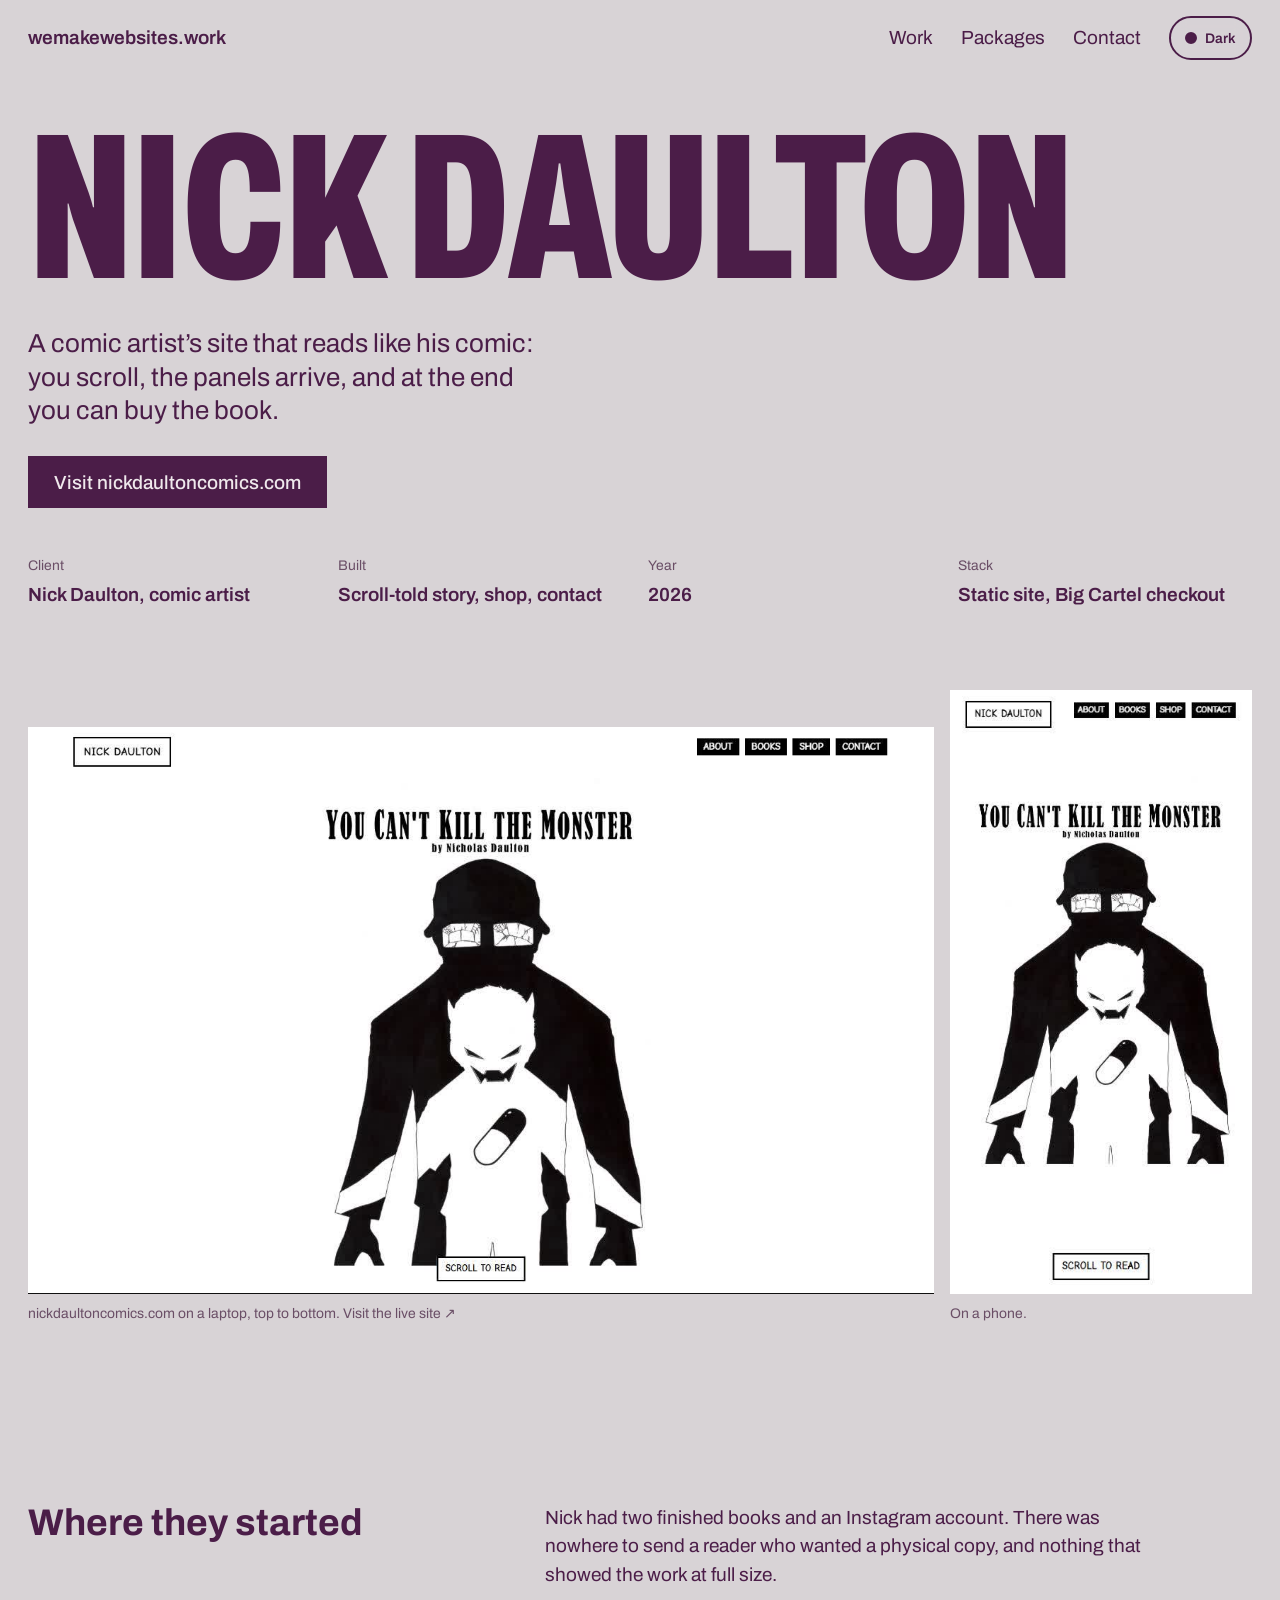
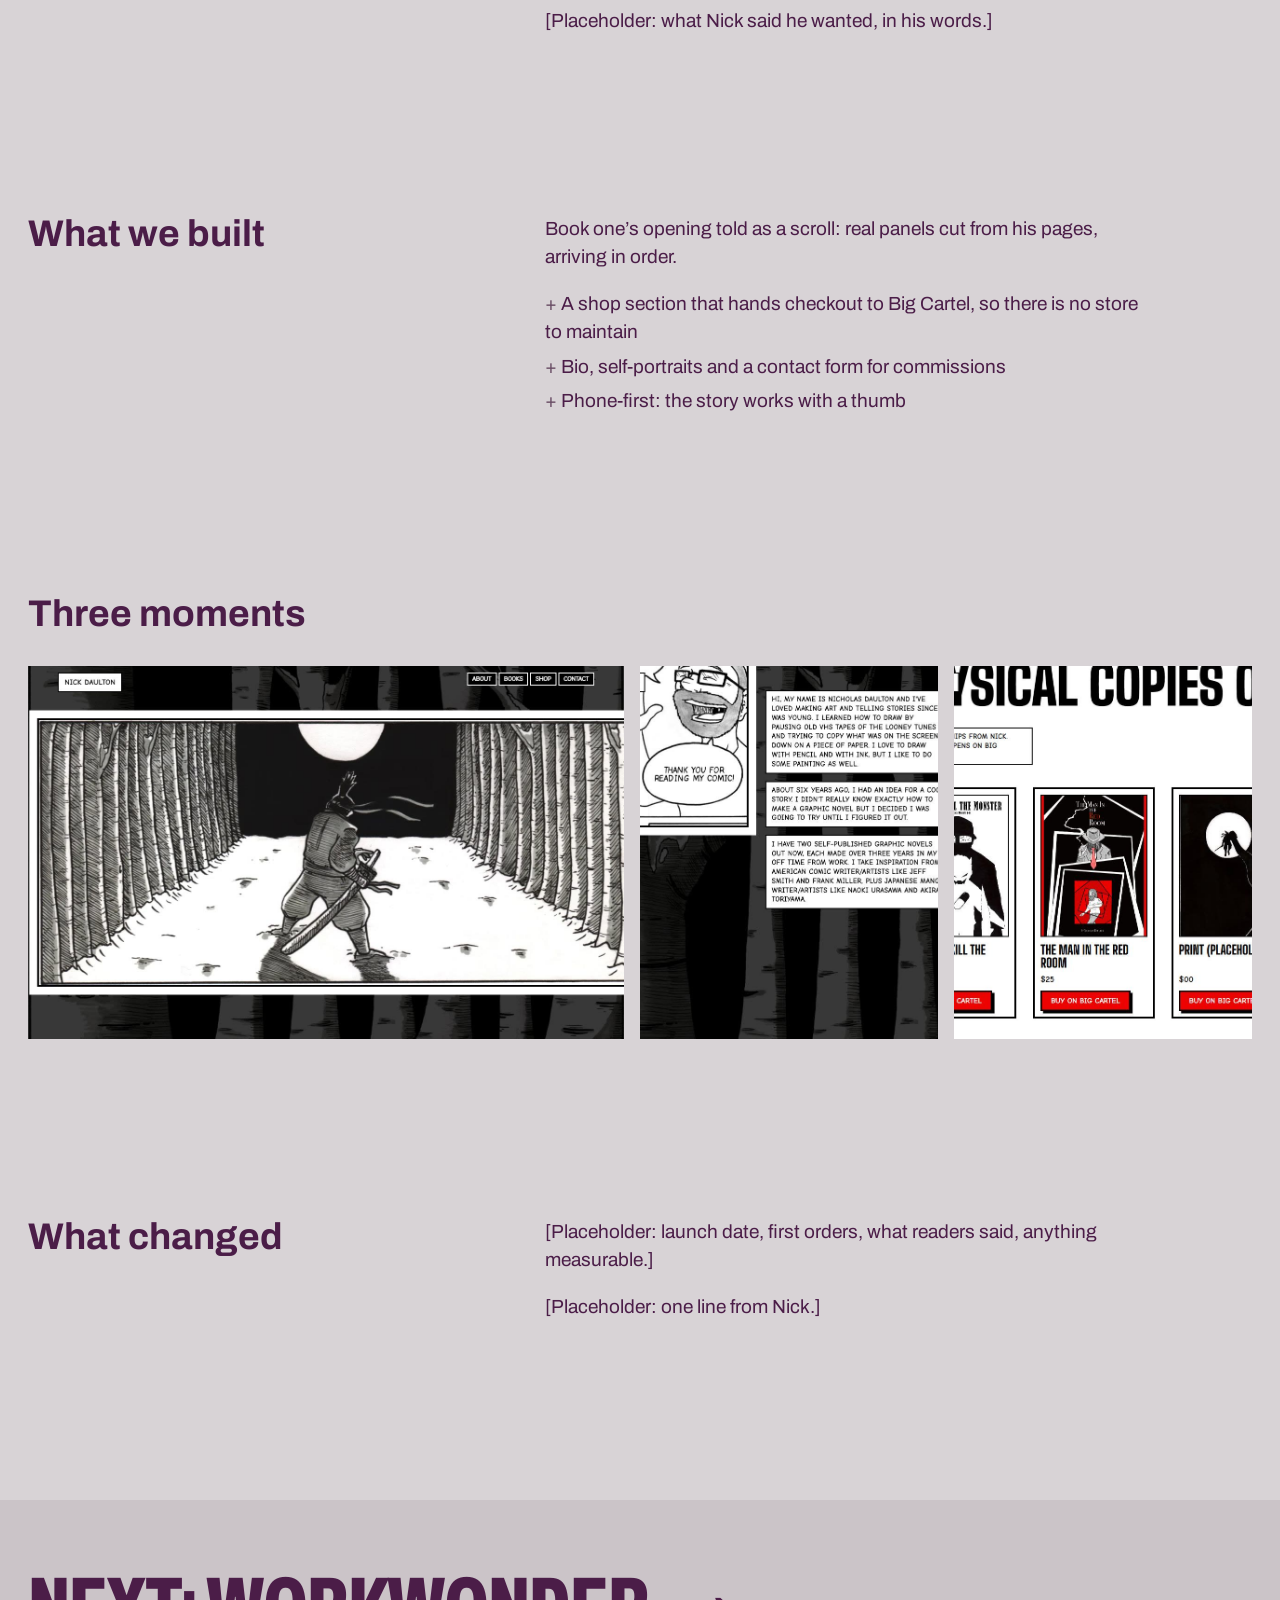
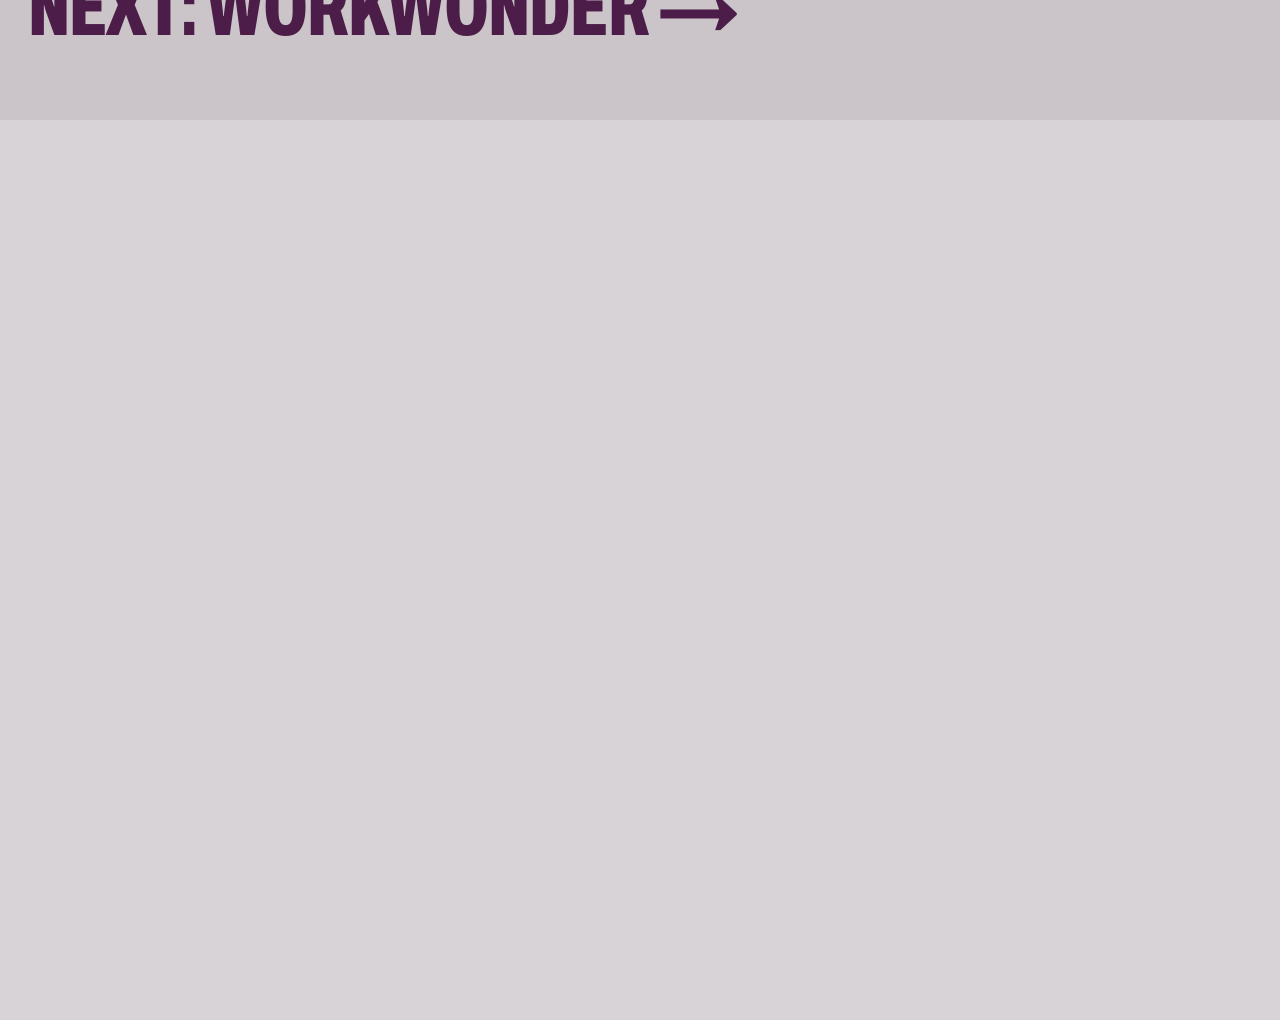
==== commit b745f62c: "Plum is the default palette; start in light mode Co-Authored-By: Claude Opus 5.5 <noreply@anthropic." ====
--- a/case/nick-daulton.html
+++ b/case/nick-daulton.html
@@ -6,7 +6,7 @@
   <meta name="color-scheme" content="light dark">
   <title>Nick Daulton — case study · We Make Websites</title>
   <meta name="description" content="A comic artist’s site that reads like his comic: you scroll, the panels arrive, and at the end you can buy the book.">
-  <script>document.documentElement.classList.add('js');try{var t=new URLSearchParams(location.search).get('theme')||sessionStorage.getItem('theme');if(t)document.documentElement.dataset.theme=t}catch(e){}var m=null;try{m=localStorage.getItem('mode')}catch(e){}document.documentElement.dataset.mode=m||(matchMedia('(prefers-color-scheme: dark)').matches?'dark':'light');</script>
+  <script>document.documentElement.classList.add('js');try{var t=new URLSearchParams(location.search).get('theme')||sessionStorage.getItem('theme');if(t)document.documentElement.dataset.theme=t}catch(e){}var m=null;try{m=localStorage.getItem('mode')}catch(e){}document.documentElement.dataset.mode=m||'light';</script>
   <link rel="preconnect" href="https://fonts.googleapis.com">
   <link rel="preconnect" href="https://fonts.gstatic.com" crossorigin>
   <link href="https://fonts.googleapis.com/css2?family=Archivo:wdth,wght@62..125,100..900&display=swap" rel="stylesheet">
--- a/css/site.css
+++ b/css/site.css
@@ -1,20 +1,20 @@
 /* wemakewebsites.work
-   Direction: "The name as a monument" (tasteskill seed 1169197259), palette Oxblood and grey,
+   Direction: "The name as a monument" (tasteskill seed 1169197259), palette Oxblood and grey (now plum by default, light mode first),
    ground warmed a step toward mid-grey on request ("not black or white, somewhere in between"). */
 
 :root {
   color-scheme: light;
-  --bg: #d6d4cf;
-  --surface: #cac7c1;
-  --ink: #7d0c14;
-  --muted: #74474b;
-  --accent: #7d0c14;
-  --accent-ink: #ecebe7;
-  --field: #7d0c14;
-  --field-ink: #e4e2dd;
-  --field-soft: #dcbcbe;
-  --field-input: #8f1d25;
-  --field-deep: #3f0509;
+  --bg: #d8d3d6;
+  --surface: #cbc4c8;
+  --ink: #4b1d48;
+  --muted: #6a4e66;
+  --accent: #4b1d48;
+  --accent-ink: #efe8ec;
+  --field: #4b1d48;
+  --field-ink: #efe6ec;
+  --field-soft: #c9adc5;
+  --field-input: #5c2b58;
+  --field-deep: #250b23;
 
   --font: "Archivo", "Arial Narrow", Arial, sans-serif;
   --step-small: clamp(0.8125rem, 0.79rem + 0.1vw, 0.875rem);
@@ -413,9 +413,8 @@
 }
 
 /* ---------- colour schemes: every palette has a light and a dark version (all text pairs ≥ 4.5:1).
-   Light/dark follows the system until the visitor uses the toggle. ?themes shows a palette picker. ---------- */
-@media (prefers-color-scheme: dark) { :root:not([data-mode="light"]) { color-scheme: dark; --bg:#1b1617; --surface:#262021; --ink:#f0aaa8; --muted:#bf9e9d; --accent:#e57b7f; --accent-ink:#1c0e0f; --field:#5c0f16; --field-ink:#f6e4e3; --field-soft:#d4a2a4; --field-input:#701b23; --field-deep:#2a0508; } }
-:root[data-mode="dark"] { color-scheme: dark; --bg:#1b1617; --surface:#262021; --ink:#f0aaa8; --muted:#bf9e9d; --accent:#e57b7f; --accent-ink:#1c0e0f; --field:#5c0f16; --field-ink:#f6e4e3; --field-soft:#d4a2a4; --field-input:#701b23; --field-deep:#2a0508; }
+   Light mode by default; the header toggle switches and is remembered. ?themes shows a palette picker. ---------- */
+:root[data-mode="dark"] { color-scheme: dark; --bg:#1a1419; --surface:#251d24; --ink:#ebbde5; --muted:#b69cb1; --accent:#d891cf; --accent-ink:#22091f; --field:#4b1d48; --field-ink:#f5e9f2; --field-soft:#cdabc7; --field-input:#5c2b58; --field-deep:#1c0619; }
 :root[data-theme="forest"] { --bg:#d3d6cf; --surface:#c5c9c0; --ink:#1f4a33; --muted:#46594d; --accent:#1f4a33; --accent-ink:#e8ebe5; --field:#1f4a33; --field-ink:#e2e6df; --field-soft:#bcd0c2; --field-input:#2c5a41; --field-deep:#0e2a1c; }
 :root[data-theme="forest"][data-mode="dark"] { --bg:#141a16; --surface:#1e2620; --ink:#a9d8b8; --muted:#93ab9c; --accent:#74c290; --accent-ink:#0c1a11; --field:#1d3d2a; --field-ink:#e1eee4; --field-soft:#9dbca8; --field-input:#285035; --field-deep:#0a1a10; }
 :root[data-theme="navy"] { --bg:#d4d5d8; --surface:#c6c8cd; --ink:#1c2f6b; --muted:#4b5574; --accent:#1c2f6b; --accent-ink:#e6e8ee; --field:#1c2f6b; --field-ink:#e2e4ea; --field-soft:#a7b0cc; --field-input:#2a3f80; --field-deep:#0b1638; }
@@ -424,8 +423,8 @@
 :root[data-theme="tomato"][data-mode="dark"] { --bg:#1d1a17; --surface:#29241f; --ink:#efe6da; --muted:#b5a797; --accent:#ee7049; --accent-ink:#1d0b04; --field:#9b3218; --field-ink:#fdeee3; --field-soft:#f6d3c4; --field-input:#8f2c14; --field-deep:#4a1405; }
 :root[data-theme="slate"] { --bg:#cdd0cf; --surface:#bfc3c2; --ink:#23292b; --muted:#4f585a; --accent:#23292b; --accent-ink:#ecd27f; --field:#2f3a3d; --field-ink:#ecd27f; --field-soft:#b8c2c4; --field-input:#3c494c; --field-deep:#161c1e; }
 :root[data-theme="slate"][data-mode="dark"] { --bg:#161a1b; --surface:#212628; --ink:#e6e9e9; --muted:#a0a9ab; --accent:#e8c35a; --accent-ink:#1a1606; --field:#2b3437; --field-ink:#ecd27f; --field-soft:#a5b0b2; --field-input:#364245; --field-deep:#0e1213; }
-:root[data-theme="plum"] { --bg:#d8d3d6; --surface:#cbc4c8; --ink:#4b1d48; --muted:#6a4e66; --accent:#4b1d48; --accent-ink:#efe8ec; --field:#4b1d48; --field-ink:#efe6ec; --field-soft:#c9adc5; --field-input:#5c2b58; --field-deep:#250b23; }
-:root[data-theme="plum"][data-mode="dark"] { --bg:#1a1419; --surface:#251d24; --ink:#ebbde5; --muted:#b69cb1; --accent:#d891cf; --accent-ink:#22091f; --field:#4b1d48; --field-ink:#f5e9f2; --field-soft:#cdabc7; --field-input:#5c2b58; --field-deep:#1c0619; }
+:root[data-theme="oxblood"] { --bg:#d6d4cf; --surface:#cac7c1; --ink:#7d0c14; --muted:#74474b; --accent:#7d0c14; --accent-ink:#ecebe7; --field:#7d0c14; --field-ink:#e4e2dd; --field-soft:#dcbcbe; --field-input:#8f1d25; --field-deep:#3f0509; }
+:root[data-theme="oxblood"][data-mode="dark"] { --bg:#1b1617; --surface:#262021; --ink:#f0aaa8; --muted:#bf9e9d; --accent:#e57b7f; --accent-ink:#1c0e0f; --field:#5c0f16; --field-ink:#f6e4e3; --field-soft:#d4a2a4; --field-input:#701b23; --field-deep:#2a0508; }
 .theme-picker {
   position: fixed; left: 12px; bottom: 12px; z-index: 50; display: flex; gap: 6px; padding: 6px;
   background: color-mix(in srgb, var(--bg) 80%, transparent); -webkit-backdrop-filter: blur(10px); backdrop-filter: blur(10px);
